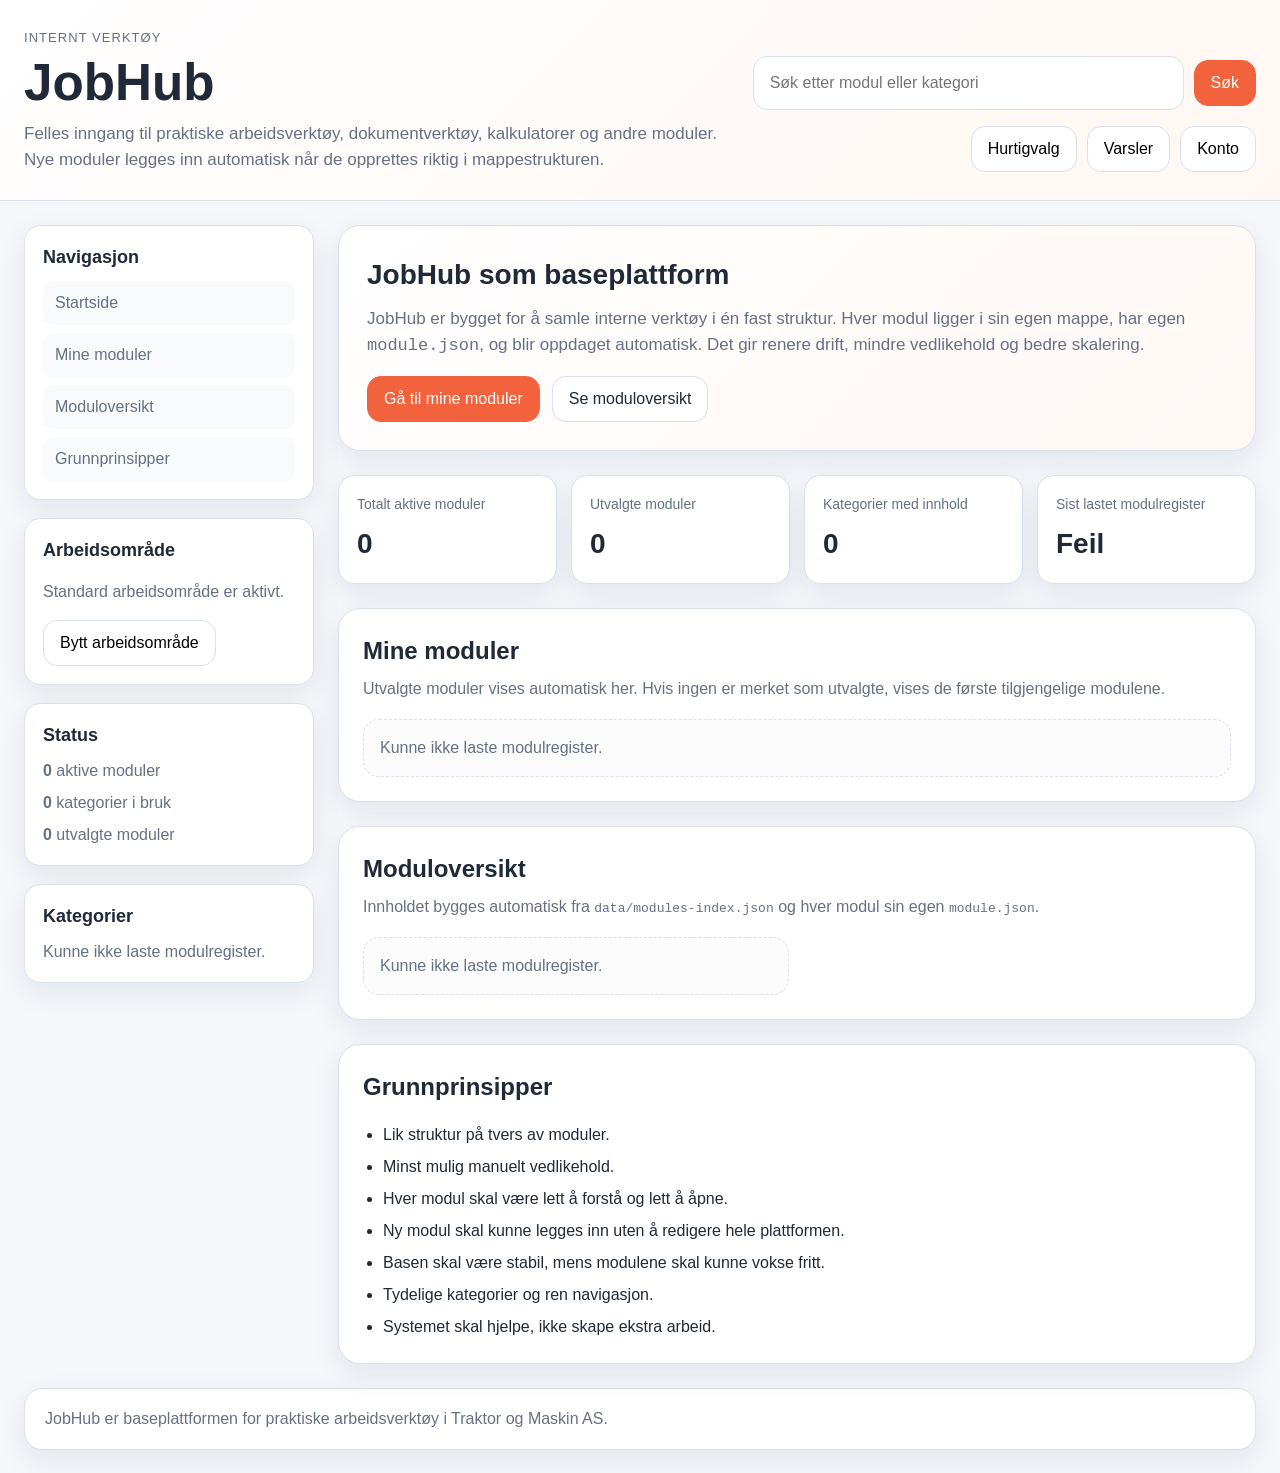
==== index.html @ b243c1af "Update index.html" ====
<!DOCTYPE html>
<html lang="no">
<head>
  <meta charset="UTF-8" />
  <meta name="viewport" content="width=device-width, initial-scale=1.0" />
  <title>JobHub</title>

  <meta
    name="description"
    content="JobHub samler praktiske arbeidsverktøy, dokumentverktøy, kalkulatorer og andre moduler på ett sted."
  />
  <meta name="application-name" content="JobHub" />
  <meta name="theme-color" content="#f2633d" />

  <meta property="og:title" content="JobHub" />
  <meta
    property="og:description"
    content="Intern plattform for praktiske arbeidsverktøy, dokumentverktøy, kalkulatorer og andre moduler."
  />
  <meta property="og:type" content="website" />

  <link rel="canonical" href="https://traktorogmaskin.github.io/JobHub/" />

  <style>
    :root {
      --bg: #f5f7fb;
      --surface: #ffffff;
      --surface-soft: #f9fafc;
      --border: #d9e0ea;
      --text: #1f2937;
      --muted: #667085;
      --primary: #f2633d;
      --primary-dark: #d94d28;
      --success: #137a4b;
      --shadow: 0 10px 30px rgba(15, 23, 42, 0.08);
      --radius: 16px;
      --radius-small: 12px;
      --max-width: 1440px;
    }

    * {
      box-sizing: border-box;
    }

    html {
      scroll-behavior: smooth;
    }

    body {
      margin: 0;
      font-family: Arial, Helvetica, sans-serif;
      background: var(--bg);
      color: var(--text);
      line-height: 1.5;
    }

    a {
      color: inherit;
      text-decoration: none;
    }

    button,
    input {
      font: inherit;
    }

    .skip-link {
      position: absolute;
      left: 12px;
      top: -100px;
      z-index: 1000;
      background: #111827;
      color: #fff;
      padding: 10px 14px;
      border-radius: 10px;
    }

    .skip-link:focus {
      top: 12px;
    }

    #app-shell {
      min-height: 100vh;
    }

    #global-header {
      background: linear-gradient(135deg, #ffffff 0%, #fff7f3 100%);
      border-bottom: 1px solid var(--border);
      padding: 28px 24px;
    }

    .header-inner {
      max-width: var(--max-width);
      margin: 0 auto;
      display: grid;
      grid-template-columns: 1.4fr 1fr;
      gap: 24px;
      align-items: end;
    }

    #brand-eyebrow {
      margin: 0 0 8px;
      font-size: 13px;
      color: var(--muted);
      text-transform: uppercase;
      letter-spacing: 0.08em;
    }

    #brand-title {
      margin: 0;
      font-size: clamp(32px, 4vw, 52px);
      line-height: 1.05;
    }

    #brand-description {
      margin: 12px 0 0;
      max-width: 720px;
      color: var(--muted);
      font-size: 17px;
    }

    #global-tools {
      display: grid;
      gap: 16px;
      justify-items: end;
    }

    #global-search-form {
      width: 100%;
      max-width: 520px;
      display: grid;
      grid-template-columns: 1fr auto;
      gap: 10px;
      align-items: center;
    }

    #global-search-form label {
      position: absolute;
      width: 1px;
      height: 1px;
      overflow: hidden;
      clip: rect(0 0 0 0);
      white-space: nowrap;
    }

    #global-search-input {
      width: 100%;
      padding: 14px 16px;
      border: 1px solid var(--border);
      border-radius: 14px;
      background: var(--surface);
      outline: none;
    }

    #global-search-input:focus {
      border-color: var(--primary);
      box-shadow: 0 0 0 4px rgba(242, 99, 61, 0.12);
    }

    .btn {
      display: inline-flex;
      align-items: center;
      justify-content: center;
      min-height: 46px;
      padding: 0 16px;
      border: 1px solid var(--border);
      border-radius: 14px;
      background: var(--surface);
      cursor: pointer;
      transition: 0.15s ease;
    }

    .btn:hover {
      border-color: var(--primary);
      transform: translateY(-1px);
    }

    .btn-primary {
      background: var(--primary);
      color: #fff;
      border-color: var(--primary);
    }

    .btn-primary:hover {
      background: var(--primary-dark);
      border-color: var(--primary-dark);
    }

    #user-area {
      display: flex;
      flex-wrap: wrap;
      gap: 10px;
      justify-content: end;
    }

    #platform-layout {
      max-width: var(--max-width);
      margin: 0 auto;
      padding: 24px;
      display: grid;
      grid-template-columns: 290px minmax(0, 1fr);
      gap: 24px;
    }

    #sidebar {
      display: grid;
      gap: 18px;
      align-content: start;
      position: sticky;
      top: 18px;
      height: fit-content;
    }

    .panel {
      background: var(--surface);
      border: 1px solid var(--border);
      border-radius: var(--radius);
      box-shadow: var(--shadow);
      padding: 18px;
    }

    .panel h2,
    .panel h3 {
      margin-top: 0;
      margin-bottom: 10px;
      font-size: 18px;
    }

    .panel p,
    .panel li {
      color: var(--muted);
    }

    #primary-navigation ul,
    #module-status-overview ul,
    #quick-links ul {
      list-style: none;
      padding: 0;
      margin: 0;
      display: grid;
      gap: 8px;
    }

    #primary-navigation a,
    #quick-links a {
      display: block;
      padding: 10px 12px;
      border-radius: 10px;
      background: var(--surface-soft);
    }

    #primary-navigation a:hover,
    #quick-links a:hover {
      background: #fff1ec;
      color: var(--primary-dark);
    }

    #main-content {
      display: grid;
      gap: 24px;
      min-width: 0;
    }

    .hero {
      background: linear-gradient(135deg, #ffffff 0%, #fff8f5 100%);
      border: 1px solid var(--border);
      border-radius: 22px;
      box-shadow: var(--shadow);
      padding: 28px;
    }

    .hero h2 {
      margin: 0 0 10px;
      font-size: 28px;
    }

    .hero p {
      margin: 0;
      max-width: 840px;
      color: var(--muted);
      font-size: 17px;
    }

    .hero-actions {
      margin-top: 18px;
      display: flex;
      flex-wrap: wrap;
      gap: 12px;
    }

    .stats-grid {
      display: grid;
      grid-template-columns: repeat(4, minmax(0, 1fr));
      gap: 14px;
    }

    .stat-card {
      background: var(--surface);
      border: 1px solid var(--border);
      border-radius: var(--radius);
      box-shadow: var(--shadow);
      padding: 18px;
    }

    .stat-label {
      margin: 0 0 8px;
      color: var(--muted);
      font-size: 14px;
    }

    .stat-value {
      margin: 0;
      font-size: 28px;
      font-weight: 700;
    }

    .content-section {
      background: var(--surface);
      border: 1px solid var(--border);
      border-radius: 22px;
      box-shadow: var(--shadow);
      padding: 24px;
    }

    .content-section header {
      margin-bottom: 18px;
    }

    .content-section h2 {
      margin: 0 0 8px;
      font-size: 24px;
    }

    .content-section p {
      margin: 0;
      color: var(--muted);
    }

    .module-grid,
    .category-grid {
      display: grid;
      gap: 16px;
    }

    .category-grid {
      grid-template-columns: repeat(2, minmax(0, 1fr));
    }

    .category-panel {
      background: var(--surface-soft);
      border: 1px solid var(--border);
      border-radius: 18px;
      padding: 16px;
      min-width: 0;
    }

    .category-panel h3 {
      margin: 0 0 10px;
      font-size: 20px;
    }

    .module-list {
      display: grid;
      gap: 12px;
    }

    .module-card {
      background: var(--surface);
      border: 1px solid var(--border);
      border-radius: 16px;
      padding: 16px;
      transition: 0.15s ease;
    }

    .module-card:hover {
      border-color: #f0b29f;
      transform: translateY(-1px);
    }

    .module-card-header {
      display: flex;
      justify-content: space-between;
      align-items: start;
      gap: 12px;
      margin-bottom: 10px;
    }

    .module-status {
      display: inline-flex;
      align-items: center;
      gap: 6px;
      font-size: 12px;
      color: var(--success);
      background: #edf8f2;
      border: 1px solid #ccebd8;
      border-radius: 999px;
      padding: 6px 10px;
      white-space: nowrap;
    }

    .module-card h4 {
      margin: 0;
      font-size: 18px;
    }

    .module-card p {
      margin: 0;
      color: var(--muted);
    }

    .module-card-actions {
      margin-top: 14px;
      display: flex;
      gap: 10px;
      flex-wrap: wrap;
    }

    .module-link {
      display: inline-flex;
      align-items: center;
      justify-content: center;
      min-height: 40px;
      padding: 0 14px;
      border-radius: 10px;
      background: var(--primary);
      color: #fff;
    }

    .module-link:hover {
      background: var(--primary-dark);
    }

    .module-meta {
      font-size: 13px;
      color: var(--muted);
    }

    .empty-card {
      border: 1px dashed var(--border);
      border-radius: 16px;
      padding: 16px;
      background: #fcfcfd;
      color: var(--muted);
    }

    .principles-list {
      margin: 0;
      padding-left: 20px;
      display: grid;
      gap: 8px;
    }

    #global-footer {
      max-width: var(--max-width);
      margin: 0 auto;
      padding: 0 24px 24px;
    }

    #global-footer-inner {
      border: 1px solid var(--border);
      border-radius: 18px;
      background: var(--surface);
      box-shadow: var(--shadow);
      padding: 18px 20px;
      color: var(--muted);
    }

    .hidden {
      display: none !important;
    }

    @media (max-width: 1100px) {
      .header-inner,
      #platform-layout,
      .stats-grid,
      .category-grid {
        grid-template-columns: 1fr;
      }

      #sidebar {
        position: static;
      }

      #global-tools {
        justify-items: stretch;
      }

      #user-area {
        justify-content: start;
      }
    }

    @media (max-width: 640px) {
      #global-header,
      #platform-layout,
      #global-footer {
        padding-left: 16px;
        padding-right: 16px;
      }

      .hero,
      .content-section,
      .panel {
        padding: 18px;
      }

      .hero h2 {
        font-size: 24px;
      }
    }
  </style>
</head>
<body data-app="jobhub" data-layout="platform" data-user-state="guest">
  <a href="#main-content" class="skip-link">Hopp til innhold</a>

  <div id="app-shell">
    <header id="global-header" aria-label="Global toppbar">
      <div class="header-inner">
        <div id="brand-area">
          <p id="brand-eyebrow">Internt verktøy</p>
          <h1 id="brand-title">JobHub</h1>
          <p id="brand-description">
            Felles inngang til praktiske arbeidsverktøy, dokumentverktøy, kalkulatorer og andre moduler.
            Nye moduler legges inn automatisk når de opprettes riktig i mappestrukturen.
          </p>
        </div>

        <div id="global-tools" aria-label="Globale verktøy">
          <form id="global-search-form" role="search" aria-label="Globalt søk">
            <label for="global-search-input">Søk</label>
            <input
              type="search"
              id="global-search-input"
              name="q"
              placeholder="Søk etter modul eller kategori"
              autocomplete="off"
            />
            <button type="submit" class="btn btn-primary">Søk</button>
          </form>

          <div id="user-area" aria-label="Brukerområde">
            <button type="button" class="btn">Hurtigvalg</button>
            <button type="button" class="btn">Varsler</button>
            <button type="button" class="btn">Konto</button>
          </div>
        </div>
      </div>
    </header>

    <div id="platform-layout">
      <aside id="sidebar" aria-label="JobHub navigasjon">
        <nav id="primary-navigation" class="panel" aria-label="Primærnavigasjon">
          <h2>Navigasjon</h2>
          <ul>
            <li><a href="#platform-intro">Startside</a></li>
            <li><a href="#mine-moduler">Mine moduler</a></li>
            <li><a href="#moduloversikt">Moduloversikt</a></li>
            <li><a href="#grunnprinsipper">Grunnprinsipper</a></li>
          </ul>
        </nav>

        <section id="workspace-switcher" class="panel" aria-labelledby="workspace-switcher-title">
          <h2 id="workspace-switcher-title">Arbeidsområde</h2>
          <p>Standard arbeidsområde er aktivt.</p>
          <button type="button" class="btn">Bytt arbeidsområde</button>
        </section>

        <section id="module-status-overview" class="panel" aria-labelledby="module-status-title">
          <h2 id="module-status-title">Status</h2>
          <ul>
            <li><strong id="stable-modules-count">0</strong> aktive moduler</li>
            <li><strong id="visible-categories-count">0</strong> kategorier i bruk</li>
            <li><strong id="featured-modules-count">0</strong> utvalgte moduler</li>
          </ul>
        </section>

        <section id="quick-links" class="panel" aria-labelledby="quick-links-title">
          <h2 id="quick-links-title">Kategorier</h2>
          <ul id="quick-links-list">
            <li>Ingen kategorier lastet ennå.</li>
          </ul>
        </section>
      </aside>

      <main id="main-content">
        <section id="platform-intro" class="hero" aria-labelledby="platform-intro-title">
          <h2 id="platform-intro-title">JobHub som baseplattform</h2>
          <p>
            JobHub er bygget for å samle interne verktøy i én fast struktur. Hver modul ligger i sin egen mappe,
            har egen <code>module.json</code>, og blir oppdaget automatisk. Det gir renere drift, mindre vedlikehold og bedre skalering.
          </p>

          <div class="hero-actions" aria-label="Hurtighandlinger">
            <a href="#mine-moduler" class="btn btn-primary">Gå til mine moduler</a>
            <a href="#moduloversikt" class="btn">Se moduloversikt</a>
          </div>
        </section>

        <section class="stats-grid" aria-label="Nøkkeltall">
          <article class="stat-card">
            <p class="stat-label">Totalt aktive moduler</p>
            <p class="stat-value" id="total-modules-count">0</p>
          </article>

          <article class="stat-card">
            <p class="stat-label">Utvalgte moduler</p>
            <p class="stat-value" id="featured-count">0</p>
          </article>

          <article class="stat-card">
            <p class="stat-label">Kategorier med innhold</p>
            <p class="stat-value" id="category-count">0</p>
          </article>

          <article class="stat-card">
            <p class="stat-label">Sist lastet modulregister</p>
            <p class="stat-value" id="registry-status">OK</p>
          </article>
        </section>

        <section id="mine-moduler" class="content-section" aria-labelledby="mine-moduler-title">
          <header>
            <h2 id="mine-moduler-title">Mine moduler</h2>
            <p>Utvalgte moduler vises automatisk her. Hvis ingen er merket som utvalgte, vises de første tilgjengelige modulene.</p>
          </header>

          <div id="mine-moduler-grid" class="module-grid" data-collection="featured-modules">
            <article class="empty-card">
              Laster moduler...
            </article>
          </div>
        </section>

        <section id="moduloversikt" class="content-section" aria-labelledby="moduloversikt-title">
          <header>
            <h2 id="moduloversikt-title">Moduloversikt</h2>
            <p>Innholdet bygges automatisk fra <code>data/modules-index.json</code> og hver modul sin egen <code>module.json</code>.</p>
          </header>

          <div id="module-category-grid" class="category-grid">
            <article class="empty-card">
              Laster kategorier...
            </article>
          </div>
        </section>

        <section id="grunnprinsipper" class="content-section" aria-labelledby="grunnprinsipper-title">
          <header>
            <h2 id="grunnprinsipper-title">Grunnprinsipper</h2>
          </header>

          <ul class="principles-list">
            <li>Lik struktur på tvers av moduler.</li>
            <li>Minst mulig manuelt vedlikehold.</li>
            <li>Hver modul skal være lett å forstå og lett å åpne.</li>
            <li>Ny modul skal kunne legges inn uten å redigere hele plattformen.</li>
            <li>Basen skal være stabil, mens modulene skal kunne vokse fritt.</li>
            <li>Tydelige kategorier og ren navigasjon.</li>
            <li>Systemet skal hjelpe, ikke skape ekstra arbeid.</li>
          </ul>
        </section>
      </main>
    </div>

    <footer id="global-footer">
      <div id="global-footer-inner">
        JobHub er baseplattformen for praktiske arbeidsverktøy i Traktor og Maskin AS.
      </div>
    </footer>
  </div>

  <script>
    const featuredContainer = document.querySelector('[data-collection="featured-modules"]');
    const categoryGrid = document.getElementById('module-category-grid');
    const quickLinksList = document.getElementById('quick-links-list');
    const searchForm = document.getElementById('global-search-form');
    const searchInput = document.getElementById('global-search-input');

    let loadedModules = [];

    async function loadModules() {
      try {
        const indexResponse = await fetch('data/modules-index.json?' + Date.now(), { cache: 'no-store' });
        if (!indexResponse.ok) {
          throw new Error('Kunne ikke lese modules-index.json');
        }

        const modulePaths = await indexResponse.json();

        if (!Array.isArray(modulePaths)) {
          throw new Error('Modulregisteret har ugyldig format.');
        }

        const moduleResults = await Promise.all(
          modulePaths.map(async (modulePath) => {
            const response = await fetch(`modules/${modulePath}/module.json`, { cache: 'no-store' });
            if (!response.ok) {
              throw new Error(`Kunne ikke lese module.json for ${modulePath}`);
            }

            const moduleData = await response.json();
            return normalizeModule(moduleData, modulePath);
          })
        );

        loadedModules = moduleResults.filter(Boolean);

        renderAllModules(loadedModules);
        updateStats(loadedModules);
      } catch (error) {
        console.error(error);
        renderLoadError('Kunne ikke laste modulregister.');
      }
    }

    function normalizeModule(moduleData, modulePath) {
      const parts = String(modulePath).split('/');
      const fallbackCategory = parts[0] || 'ukjent';
      const fallbackSlug = parts[1] || parts[0] || 'modul';

      return {
        id: safeText(moduleData.id || moduleData.slug || fallbackSlug),
        title: safeText(moduleData.title || moduleData.name || fallbackSlug),
        description: safeText(moduleData.description || 'Ingen beskrivelse registrert.'),
        entry: safeText(moduleData.entry || 'index.html'),
        category: safeText(moduleData.category || fallbackCategory),
        status: safeText(moduleData.status || 'Aktiv'),
        featured: Boolean(moduleData.featured),
        visible: moduleData.enabled !== false && moduleData.visible !== false,
        modulePath
      };
    }

    function renderAllModules(modules) {
      const visibleModules = modules.filter((module) => module.visible);
      const grouped = groupModulesByCategory(visibleModules);
      const categoryNames = Object.keys(grouped).sort(sortText);

      renderFeaturedModules(visibleModules);
      renderCategoryPanels(grouped, categoryNames);
      renderQuickLinks(categoryNames);
    }

    function renderFeaturedModules(visibleModules) {
      const featuredModules = visibleModules.filter((module) => module.featured);
      const fallbackFeatured = visibleModules.slice(0, 4);
      const modulesForFeatured = featuredModules.length ? featuredModules : fallbackFeatured;

      featuredContainer.innerHTML = modulesForFeatured.length
        ? modulesForFeatured.map(renderModuleCard).join('')
        : renderEmptyCard('Ingen moduler tilgjengelig.');
    }

    function renderCategoryPanels(grouped, categoryNames) {
      if (!categoryNames.length) {
        categoryGrid.innerHTML = renderEmptyCard('Ingen kategorier registrert.');
        return;
      }

      categoryGrid.innerHTML = categoryNames.map((categoryName) => {
        const modules = grouped[categoryName] || [];
        const categoryId = createCategoryId(categoryName);

        return `
          <section id="${escapeAttribute(categoryId)}" class="category-panel" aria-labelledby="${escapeAttribute(categoryId)}-title">
            <h3 id="${escapeAttribute(categoryId)}-title">${escapeHtml(formatCategoryLabel(categoryName))}</h3>
            <div class="module-list" data-category="${escapeAttribute(categoryName.toLowerCase())}">
              ${modules.length ? modules.map(renderModuleCard).join('') : renderEmptyCard('Ingen moduler registrert i denne kategorien.')}
            </div>
          </section>
        `;
      }).join('');
    }

    function renderQuickLinks(categoryNames) {
      if (!categoryNames.length) {
        quickLinksList.innerHTML = '<li>Ingen kategorier registrert.</li>';
        return;
      }

      quickLinksList.innerHTML = categoryNames.map((categoryName) => {
        const categoryId = createCategoryId(categoryName);
        return `<li><a href="#${escapeAttribute(categoryId)}">${escapeHtml(formatCategoryLabel(categoryName))}</a></li>`;
      }).join('');
    }

    function groupModulesByCategory(modules) {
      return modules.reduce((acc, module) => {
        const key = module.category || 'ukjent';
        if (!acc[key]) {
          acc[key] = [];
        }
        acc[key].push(module);
        return acc;
      }, {});
    }

    function renderModuleCard(module) {
      const moduleHref = `modules/${module.modulePath}/${module.entry}`;

      return `
        <article class="module-card" data-module-id="${escapeHtml(module.id)}" data-module-title="${escapeHtml(module.title.toLowerCase())}" data-module-category="${escapeHtml(module.category.toLowerCase())}">
          <div class="module-card-header">
            <div>
              <h4>${escapeHtml(module.title)}</h4>
              <p class="module-meta">${escapeHtml(formatCategoryLabel(module.category))}</p>
            </div>
            <span class="module-status">${escapeHtml(module.status)}</span>
          </div>
          <p>${escapeHtml(module.description)}</p>
          <div class="module-card-actions">
            <a class="module-link" href="${escapeAttribute(moduleHref)}">Åpne modul</a>
          </div>
        </article>
      `;
    }

    function renderEmptyCard(message) {
      return `
        <article class="empty-card">
          ${escapeHtml(message)}
        </article>
      `;
    }

    function renderLoadError(message) {
      featuredContainer.innerHTML = renderEmptyCard(message);
      categoryGrid.innerHTML = renderEmptyCard(message);
      quickLinksList.innerHTML = `<li>${escapeHtml(message)}</li>`;

      document.getElementById('registry-status').textContent = 'Feil';
      document.getElementById('total-modules-count').textContent = '0';
      document.getElementById('featured-count').textContent = '0';
      document.getElementById('category-count').textContent = '0';
      document.getElementById('stable-modules-count').textContent = '0';
      document.getElementById('visible-categories-count').textContent = '0';
      document.getElementById('featured-modules-count').textContent = '0';
    }

    function updateStats(modules) {
      const visibleModules = modules.filter((module) => module.visible);
      const featuredModules = visibleModules.filter((module) => module.featured);
      const activeCategories = new Set(visibleModules.map((module) => module.category));

      document.getElementById('registry-status').textContent = 'OK';
      document.getElementById('total-modules-count').textContent = String(visibleModules.length);
      document.getElementById('featured-count').textContent = String(featuredModules.length || Math.min(visibleModules.length, 4));
      document.getElementById('category-count').textContent = String(activeCategories.size);
      document.getElementById('stable-modules-count').textContent = String(visibleModules.length);
      document.getElementById('visible-categories-count').textContent = String(activeCategories.size);
      document.getElementById('featured-modules-count').textContent = String(featuredModules.length || Math.min(visibleModules.length, 4));
    }

    function filterModules(term) {
      const normalizedTerm = term.trim().toLowerCase();
      const cards = Array.from(document.querySelectorAll('.module-card'));

      if (!normalizedTerm) {
        cards.forEach((card) => card.classList.remove('hidden'));
        return;
      }

      cards.forEach((card) => {
        const title = card.dataset.moduleTitle || '';
        const category = card.dataset.moduleCategory || '';
        const match = title.includes(normalizedTerm) || category.includes(normalizedTerm);

        card.classList.toggle('hidden', !match);
      });
    }

    function createCategoryId(value) {
      return String(value || 'ukjent')
        .trim()
        .toLowerCase()
        .replaceAll('æ', 'ae')
        .replaceAll('ø', 'o')
        .replaceAll('å', 'a')
        .replace(/[^a-z0-9]+/g, '-')
        .replace(/^-+|-+$/g, '');
    }

    function formatCategoryLabel(value) {
      const text = String(value || '').trim();
      if (!text) return 'Ukjent';

      return text
        .replaceAll('-', ' ')
        .replace(/\b\w/g, (char) => char.toUpperCase());
    }

    function sortText(a, b) {
      return String(a).localeCompare(String(b), 'no');
    }

    function safeText(value) {
      return String(value || '').trim();
    }

    function escapeHtml(value) {
      return String(value)
        .replaceAll('&', '&amp;')
        .replaceAll('<', '&lt;')
        .replaceAll('>', '&gt;')
        .replaceAll('"', '&quot;')
        .replaceAll("'", '&#39;');
    }

    function escapeAttribute(value) {
      return escapeHtml(value);
    }

    searchForm.addEventListener('submit', (event) => {
      event.preventDefault();
      filterModules(searchInput.value);
    });

    searchInput.addEventListener('input', () => {
      filterModules(searchInput.value);
    });

    loadModules();
  </script>
</body>
</html>
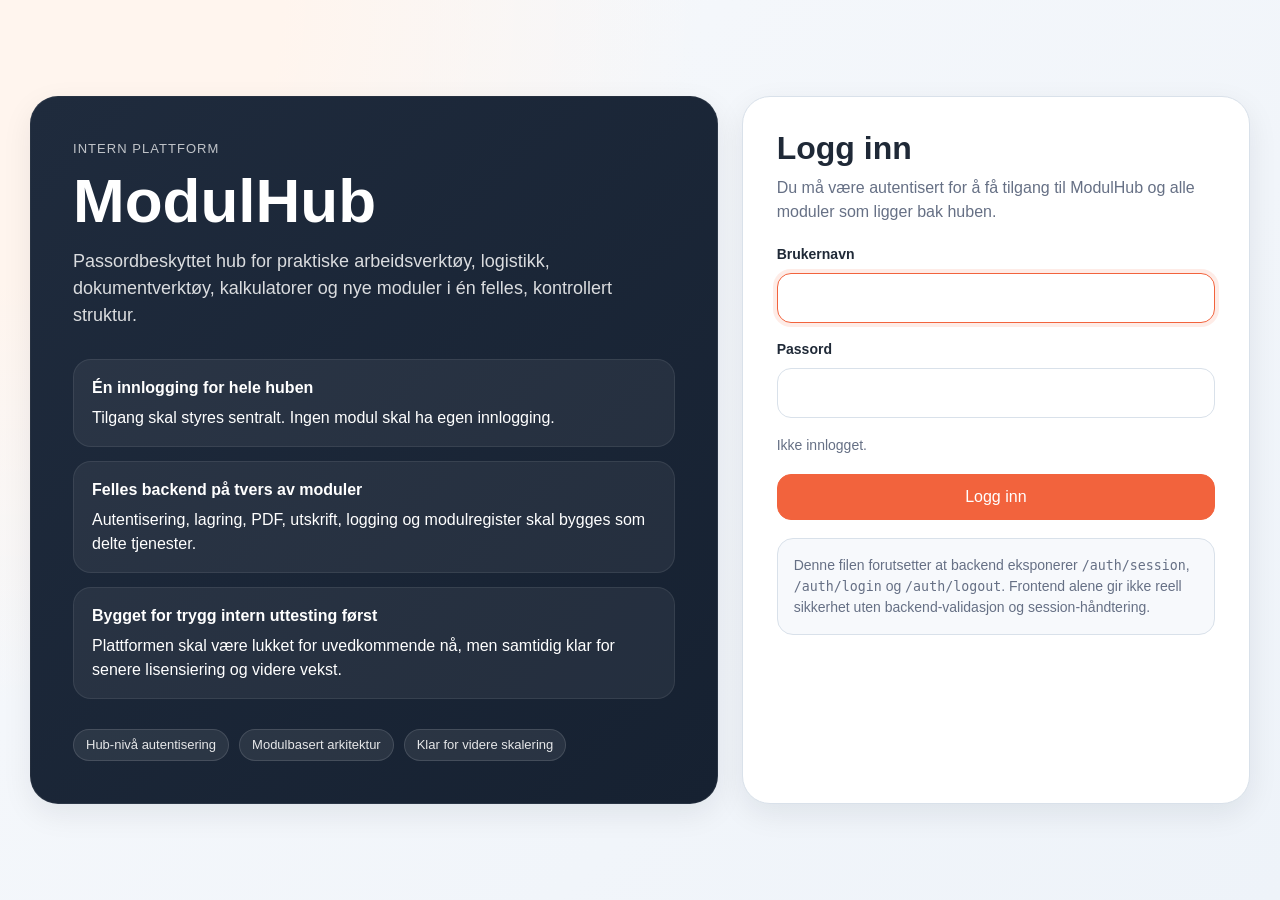
==== commit 31d7d8f0: "Update index.html" ====
--- a/index.html
+++ b/index.html
@@ -3,48 +3,53 @@
 <head>
   <meta charset="UTF-8" />
   <meta name="viewport" content="width=device-width, initial-scale=1.0" />
-  <title>JobHub</title>
+  <title>ModulHub</title>
 
   <meta
     name="description"
-    content="JobHub samler praktiske arbeidsverktøy, dokumentverktøy, kalkulatorer og andre moduler på ett sted."
+    content="ModulHub er en intern, passordbeskyttet hub for praktiske arbeidsverktøy, logistikk, dokumentverktøy, kalkulatorer og fremtidige moduler."
   />
-  <meta name="application-name" content="JobHub" />
+  <meta name="application-name" content="ModulHub" />
   <meta name="theme-color" content="#f2633d" />
 
-  <meta property="og:title" content="JobHub" />
+  <meta property="og:title" content="ModulHub" />
   <meta
     property="og:description"
-    content="Intern plattform for praktiske arbeidsverktøy, dokumentverktøy, kalkulatorer og andre moduler."
+    content="Intern, passordbeskyttet plattform med felles backend, modulstruktur og sikker innlogging."
   />
   <meta property="og:type" content="website" />
 
-  <link rel="canonical" href="https://traktorogmaskin.github.io/JobHub/" />
+  <link rel="canonical" href="https://modulhub.no/" />
 
   <style>
     :root {
-      --bg: #f5f7fb;
+      --bg: #f4f7fb;
+      --bg-soft: #f9fbfd;
       --surface: #ffffff;
-      --surface-soft: #f9fafc;
-      --border: #d9e0ea;
+      --surface-alt: #f7f9fc;
+      --border: #d9e1ea;
       --text: #1f2937;
       --muted: #667085;
       --primary: #f2633d;
       --primary-dark: #d94d28;
+      --primary-soft: #fff3ee;
+      --navy: #1f2b3d;
+      --navy-2: #162131;
       --success: #137a4b;
+      --danger: #b42318;
+      --warning: #b54708;
       --shadow: 0 10px 30px rgba(15, 23, 42, 0.08);
-      --radius: 16px;
-      --radius-small: 12px;
-      --max-width: 1440px;
-    }
-
-    * {
-      box-sizing: border-box;
-    }
-
-    html {
-      scroll-behavior: smooth;
-    }
+      --shadow-soft: 0 4px 12px rgba(15, 23, 42, 0.05);
+      --radius-xl: 24px;
+      --radius-lg: 18px;
+      --radius-md: 14px;
+      --radius-sm: 10px;
+      --max-width: 1480px;
+    }
+
+    * { box-sizing: border-box; }
+
+    html { scroll-behavior: smooth; }
 
     body {
       margin: 0;
@@ -60,8 +65,28 @@
     }
 
     button,
-    input {
+    input,
+    select {
       font: inherit;
+    }
+
+    code {
+      font-family: Consolas, Monaco, monospace;
+      font-size: 0.95em;
+    }
+
+    .hidden { display: none !important; }
+
+    .sr-only {
+      position: absolute;
+      width: 1px;
+      height: 1px;
+      padding: 0;
+      margin: -1px;
+      overflow: hidden;
+      clip: rect(0, 0, 0, 0);
+      border: 0;
+      white-space: nowrap;
     }
 
     .skip-link {
@@ -75,208 +100,441 @@
       border-radius: 10px;
     }
 
-    .skip-link:focus {
-      top: 12px;
-    }
-
-    #app-shell {
+    .skip-link:focus { top: 12px; }
+
+    .btn {
+      display: inline-flex;
+      align-items: center;
+      justify-content: center;
+      gap: 8px;
+      min-height: 46px;
+      padding: 0 16px;
+      border-radius: 14px;
+      border: 1px solid var(--border);
+      background: var(--surface);
+      color: var(--text);
+      cursor: pointer;
+      transition: 0.15s ease;
+      box-shadow: none;
+    }
+
+    .btn:hover {
+      border-color: var(--primary);
+      transform: translateY(-1px);
+    }
+
+    .btn-primary {
+      background: var(--primary);
+      border-color: var(--primary);
+      color: #fff;
+    }
+
+    .btn-primary:hover {
+      background: var(--primary-dark);
+      border-color: var(--primary-dark);
+    }
+
+    .btn-soft {
+      background: var(--primary-soft);
+      border-color: #f5c6b8;
+      color: var(--primary-dark);
+    }
+
+    .btn-ghost-dark {
+      background: transparent;
+      border-color: rgba(255,255,255,0.16);
+      color: #fff;
+    }
+
+    .btn-ghost-dark:hover {
+      background: rgba(255,255,255,0.06);
+      border-color: rgba(255,255,255,0.28);
+    }
+
+    .pill {
+      display: inline-flex;
+      align-items: center;
+      gap: 8px;
+      min-height: 32px;
+      padding: 0 12px;
+      border-radius: 999px;
+      border: 1px solid var(--border);
+      background: var(--surface-alt);
+      color: var(--muted);
+      font-size: 13px;
+      white-space: nowrap;
+    }
+
+    .pill-ok {
+      background: #edf8f2;
+      border-color: #ccebd8;
+      color: var(--success);
+    }
+
+    .pill-warn {
+      background: #fff7ed;
+      border-color: #fed7aa;
+      color: var(--warning);
+    }
+
+    .pill-error {
+      background: #fff5f5;
+      border-color: #fecaca;
+      color: var(--danger);
+    }
+
+    .card,
+    .panel,
+    .hero,
+    .section-box,
+    .login-card,
+    .auth-panel {
+      background: var(--surface);
+      border: 1px solid var(--border);
+      box-shadow: var(--shadow);
+    }
+
+    #auth-shell {
       min-height: 100vh;
-    }
-
-    #global-header {
-      background: linear-gradient(135deg, #ffffff 0%, #fff7f3 100%);
-      border-bottom: 1px solid var(--border);
-      padding: 28px 24px;
-    }
-
-    .header-inner {
-      max-width: var(--max-width);
-      margin: 0 auto;
-      display: grid;
-      grid-template-columns: 1.4fr 1fr;
+      padding: 24px;
+      display: grid;
+      place-items: center;
+      background:
+        radial-gradient(circle at top left, #fff5ee 0%, #fff5ee 18%, transparent 45%),
+        linear-gradient(135deg, #f7f9fc 0%, #eef3f9 100%);
+    }
+
+    .auth-layout {
+      width: min(1220px, 100%);
+      display: grid;
+      grid-template-columns: minmax(0, 1.15fr) minmax(360px, 0.85fr);
       gap: 24px;
-      align-items: end;
-    }
-
-    #brand-eyebrow {
-      margin: 0 0 8px;
-      font-size: 13px;
-      color: var(--muted);
+      align-items: stretch;
+    }
+
+    .auth-panel {
+      border-radius: 28px;
+      overflow: hidden;
+      background: linear-gradient(135deg, var(--navy) 0%, var(--navy-2) 100%);
+      color: #fff;
+      border-color: rgba(255,255,255,0.06);
+    }
+
+    .auth-panel-inner {
+      padding: 42px;
+      min-height: 700px;
+      display: grid;
+      align-content: space-between;
+      gap: 30px;
+    }
+
+    .eyebrow {
+      margin: 0 0 10px;
+      color: rgba(255,255,255,0.72);
       text-transform: uppercase;
       letter-spacing: 0.08em;
-    }
-
-    #brand-title {
+      font-size: 13px;
+    }
+
+    .auth-title {
       margin: 0;
-      font-size: clamp(32px, 4vw, 52px);
-      line-height: 1.05;
-    }
-
-    #brand-description {
-      margin: 12px 0 0;
-      max-width: 720px;
-      color: var(--muted);
-      font-size: 17px;
-    }
-
-    #global-tools {
+      font-size: clamp(38px, 5vw, 62px);
+      line-height: 1.02;
+    }
+
+    .auth-lead {
+      margin: 16px 0 0;
+      max-width: 680px;
+      color: rgba(255,255,255,0.84);
+      font-size: 18px;
+    }
+
+    .auth-grid {
+      display: grid;
+      gap: 14px;
+    }
+
+    .auth-item {
+      padding: 16px 18px;
+      border-radius: 18px;
+      background: rgba(255,255,255,0.06);
+      border: 1px solid rgba(255,255,255,0.08);
+    }
+
+    .auth-item strong {
+      display: block;
+      margin-bottom: 6px;
+      font-size: 16px;
+      color: #fff;
+    }
+
+    .auth-foot {
+      display: flex;
+      flex-wrap: wrap;
+      gap: 10px;
+    }
+
+    .auth-foot .pill {
+      background: rgba(255,255,255,0.08);
+      color: rgba(255,255,255,0.88);
+      border-color: rgba(255,255,255,0.12);
+    }
+
+    .login-card {
+      border-radius: 28px;
+      overflow: hidden;
+    }
+
+    .login-card-inner {
+      padding: 34px;
+    }
+
+    .login-card h2 {
+      margin: 0 0 10px;
+      font-size: 32px;
+      line-height: 1.08;
+    }
+
+    .login-card p {
+      margin: 0 0 20px;
+      color: var(--muted);
+    }
+
+    .auth-form {
       display: grid;
       gap: 16px;
-      justify-items: end;
-    }
-
-    #global-search-form {
+    }
+
+    .field {
+      display: grid;
+      gap: 8px;
+    }
+
+    .field label {
+      font-size: 14px;
+      font-weight: 700;
+    }
+
+    .field input {
+      min-height: 50px;
       width: 100%;
-      max-width: 520px;
-      display: grid;
-      grid-template-columns: 1fr auto;
-      gap: 10px;
-      align-items: center;
-    }
-
-    #global-search-form label {
-      position: absolute;
-      width: 1px;
-      height: 1px;
-      overflow: hidden;
-      clip: rect(0 0 0 0);
-      white-space: nowrap;
-    }
-
-    #global-search-input {
-      width: 100%;
-      padding: 14px 16px;
+      padding: 0 14px;
       border: 1px solid var(--border);
       border-radius: 14px;
       background: var(--surface);
       outline: none;
-    }
-
-    #global-search-input:focus {
+      transition: 0.15s ease;
+    }
+
+    .field input:focus {
       border-color: var(--primary);
       box-shadow: 0 0 0 4px rgba(242, 99, 61, 0.12);
     }
 
-    .btn {
-      display: inline-flex;
+    .auth-row {
+      display: flex;
+      flex-wrap: wrap;
+      justify-content: space-between;
       align-items: center;
-      justify-content: center;
-      min-height: 46px;
-      padding: 0 16px;
+      gap: 10px;
+      min-height: 24px;
+    }
+
+    .auth-status {
+      font-size: 14px;
+      color: var(--muted);
+    }
+
+    .auth-error {
+      min-height: 20px;
+      font-size: 14px;
+      color: var(--danger);
+    }
+
+    .auth-note {
+      margin-top: 18px;
+      padding: 16px;
+      border-radius: 16px;
+      background: var(--surface-alt);
+      border: 1px solid var(--border);
+      color: var(--muted);
+      font-size: 14px;
+    }
+
+    #app-shell {
+      min-height: 100vh;
+    }
+
+    #topbar {
+      position: sticky;
+      top: 0;
+      z-index: 40;
+      background: linear-gradient(135deg, #ffffff 0%, #fff7f3 100%);
+      border-bottom: 1px solid var(--border);
+      backdrop-filter: blur(12px);
+    }
+
+    .topbar-inner {
+      max-width: var(--max-width);
+      margin: 0 auto;
+      padding: 18px 24px;
+      display: grid;
+      grid-template-columns: minmax(0, 1.2fr) minmax(320px, 0.8fr);
+      gap: 18px;
+      align-items: center;
+    }
+
+    .brand-wrap {
+      min-width: 0;
+    }
+
+    .brand-eyebrow {
+      margin: 0 0 6px;
+      font-size: 13px;
+      color: var(--muted);
+      text-transform: uppercase;
+      letter-spacing: 0.08em;
+    }
+
+    .brand-title {
+      margin: 0;
+      font-size: clamp(30px, 4vw, 48px);
+      line-height: 1.06;
+    }
+
+    .brand-description {
+      margin: 10px 0 0;
+      max-width: 760px;
+      color: var(--muted);
+      font-size: 16px;
+    }
+
+    .topbar-tools {
+      display: grid;
+      gap: 14px;
+      justify-items: end;
+    }
+
+    .search-form {
+      width: 100%;
+      max-width: 520px;
+      display: grid;
+      grid-template-columns: 1fr auto;
+      gap: 10px;
+      align-items: center;
+    }
+
+    .search-form input {
+      min-height: 48px;
+      width: 100%;
+      padding: 0 15px;
       border: 1px solid var(--border);
       border-radius: 14px;
+      outline: none;
       background: var(--surface);
-      cursor: pointer;
-      transition: 0.15s ease;
-    }
-
-    .btn:hover {
+    }
+
+    .search-form input:focus {
       border-color: var(--primary);
-      transform: translateY(-1px);
-    }
-
-    .btn-primary {
-      background: var(--primary);
-      color: #fff;
-      border-color: var(--primary);
-    }
-
-    .btn-primary:hover {
-      background: var(--primary-dark);
-      border-color: var(--primary-dark);
-    }
-
-    #user-area {
+      box-shadow: 0 0 0 4px rgba(242, 99, 61, 0.12);
+    }
+
+    .user-tools {
       display: flex;
       flex-wrap: wrap;
+      justify-content: end;
       gap: 10px;
-      justify-content: end;
-    }
-
-    #platform-layout {
+      align-items: center;
+    }
+
+    .current-user {
+      color: var(--muted);
+      font-size: 14px;
+    }
+
+    .layout {
       max-width: var(--max-width);
       margin: 0 auto;
       padding: 24px;
       display: grid;
-      grid-template-columns: 290px minmax(0, 1fr);
+      grid-template-columns: 300px minmax(0, 1fr);
       gap: 24px;
-    }
-
-    #sidebar {
+      align-items: start;
+    }
+
+    .sidebar {
+      position: sticky;
+      top: 106px;
       display: grid;
       gap: 18px;
       align-content: start;
-      position: sticky;
-      top: 18px;
-      height: fit-content;
     }
 
     .panel {
-      background: var(--surface);
-      border: 1px solid var(--border);
-      border-radius: var(--radius);
-      box-shadow: var(--shadow);
+      border-radius: 18px;
       padding: 18px;
+      min-width: 0;
     }
 
     .panel h2,
     .panel h3 {
-      margin-top: 0;
-      margin-bottom: 10px;
+      margin: 0 0 10px;
       font-size: 18px;
     }
 
     .panel p,
     .panel li {
-      color: var(--muted);
-    }
-
-    #primary-navigation ul,
-    #module-status-overview ul,
-    #quick-links ul {
+      margin: 0;
+      color: var(--muted);
+    }
+
+    .nav-list,
+    .simple-list {
+      display: grid;
+      gap: 8px;
       list-style: none;
+      margin: 0;
       padding: 0;
-      margin: 0;
-      display: grid;
-      gap: 8px;
-    }
-
-    #primary-navigation a,
-    #quick-links a {
+    }
+
+    .nav-list a,
+    .simple-link {
       display: block;
       padding: 10px 12px;
-      border-radius: 10px;
-      background: var(--surface-soft);
-    }
-
-    #primary-navigation a:hover,
-    #quick-links a:hover {
-      background: #fff1ec;
+      border-radius: 12px;
+      background: var(--surface-alt);
+      border: 1px solid transparent;
+      transition: 0.15s ease;
+    }
+
+    .nav-list a:hover,
+    .simple-link:hover {
+      background: var(--primary-soft);
+      border-color: #f5c6b8;
       color: var(--primary-dark);
     }
 
-    #main-content {
+    .main {
       display: grid;
       gap: 24px;
       min-width: 0;
     }
 
     .hero {
-      background: linear-gradient(135deg, #ffffff 0%, #fff8f5 100%);
-      border: 1px solid var(--border);
-      border-radius: 22px;
-      box-shadow: var(--shadow);
+      border-radius: 24px;
       padding: 28px;
+      background: linear-gradient(135deg, #ffffff 0%, #fff8f4 100%);
     }
 
     .hero h2 {
       margin: 0 0 10px;
-      font-size: 28px;
+      font-size: 30px;
+      line-height: 1.08;
     }
 
     .hero p {
       margin: 0;
-      max-width: 840px;
+      max-width: 880px;
       color: var(--muted);
       font-size: 17px;
     }
@@ -288,6 +546,35 @@
       gap: 12px;
     }
 
+    .banner {
+      border-radius: 16px;
+      padding: 16px 18px;
+      display: flex;
+      justify-content: space-between;
+      gap: 16px;
+      align-items: start;
+    }
+
+    .section-box {
+      border-radius: 24px;
+      padding: 24px;
+    }
+
+    .section-box header {
+      margin-bottom: 18px;
+    }
+
+    .section-box h2 {
+      margin: 0 0 8px;
+      font-size: 24px;
+      line-height: 1.1;
+    }
+
+    .section-box p {
+      margin: 0;
+      color: var(--muted);
+    }
+
     .stats-grid {
       display: grid;
       grid-template-columns: repeat(4, minmax(0, 1fr));
@@ -297,45 +584,25 @@
     .stat-card {
       background: var(--surface);
       border: 1px solid var(--border);
-      border-radius: var(--radius);
-      box-shadow: var(--shadow);
+      border-radius: 18px;
+      box-shadow: var(--shadow-soft);
       padding: 18px;
     }
 
     .stat-label {
       margin: 0 0 8px;
-      color: var(--muted);
       font-size: 14px;
+      color: var(--muted);
     }
 
     .stat-value {
       margin: 0;
-      font-size: 28px;
+      font-size: 30px;
       font-weight: 700;
-    }
-
-    .content-section {
-      background: var(--surface);
-      border: 1px solid var(--border);
-      border-radius: 22px;
-      box-shadow: var(--shadow);
-      padding: 24px;
-    }
-
-    .content-section header {
-      margin-bottom: 18px;
-    }
-
-    .content-section h2 {
-      margin: 0 0 8px;
-      font-size: 24px;
-    }
-
-    .content-section p {
-      margin: 0;
-      color: var(--muted);
-    }
-
+      line-height: 1.1;
+    }
+
+    .module-list,
     .module-grid,
     .category-grid {
       display: grid;
@@ -347,9 +614,9 @@
     }
 
     .category-panel {
-      background: var(--surface-soft);
       border: 1px solid var(--border);
       border-radius: 18px;
+      background: var(--surface-alt);
       padding: 16px;
       min-width: 0;
     }
@@ -357,201 +624,260 @@
     .category-panel h3 {
       margin: 0 0 10px;
       font-size: 20px;
-    }
-
-    .module-list {
-      display: grid;
-      gap: 12px;
+      line-height: 1.1;
     }
 
     .module-card {
-      background: var(--surface);
       border: 1px solid var(--border);
       border-radius: 16px;
+      background: var(--surface);
       padding: 16px;
+      box-shadow: var(--shadow-soft);
       transition: 0.15s ease;
+      min-width: 0;
     }
 
     .module-card:hover {
+      transform: translateY(-1px);
       border-color: #f0b29f;
-      transform: translateY(-1px);
     }
 
     .module-card-header {
       display: flex;
       justify-content: space-between;
+      gap: 12px;
       align-items: start;
-      gap: 12px;
       margin-bottom: 10px;
+    }
+
+    .module-card h4 {
+      margin: 0;
+      font-size: 18px;
+      line-height: 1.15;
+    }
+
+    .module-card p {
+      margin: 0;
+      color: var(--muted);
+    }
+
+    .module-meta {
+      margin-top: 4px;
+      font-size: 13px;
+      color: var(--muted);
     }
 
     .module-status {
       display: inline-flex;
       align-items: center;
       gap: 6px;
+      border-radius: 999px;
+      padding: 6px 10px;
       font-size: 12px;
       color: var(--success);
+      border: 1px solid #ccebd8;
       background: #edf8f2;
-      border: 1px solid #ccebd8;
-      border-radius: 999px;
-      padding: 6px 10px;
       white-space: nowrap;
     }
 
-    .module-card h4 {
-      margin: 0;
-      font-size: 18px;
-    }
-
-    .module-card p {
-      margin: 0;
-      color: var(--muted);
-    }
-
-    .module-card-actions {
+    .module-actions {
       margin-top: 14px;
       display: flex;
       gap: 10px;
       flex-wrap: wrap;
     }
 
-    .module-link {
-      display: inline-flex;
-      align-items: center;
-      justify-content: center;
-      min-height: 40px;
-      padding: 0 14px;
-      border-radius: 10px;
-      background: var(--primary);
-      color: #fff;
-    }
-
-    .module-link:hover {
-      background: var(--primary-dark);
-    }
-
-    .module-meta {
-      font-size: 13px;
-      color: var(--muted);
-    }
-
     .empty-card {
       border: 1px dashed var(--border);
       border-radius: 16px;
+      background: #fcfcfd;
       padding: 16px;
-      background: #fcfcfd;
-      color: var(--muted);
-    }
-
-    .principles-list {
+      color: var(--muted);
+    }
+
+    .principles {
       margin: 0;
       padding-left: 20px;
       display: grid;
       gap: 8px;
     }
 
-    #global-footer {
+    footer {
       max-width: var(--max-width);
       margin: 0 auto;
       padding: 0 24px 24px;
     }
 
-    #global-footer-inner {
-      border: 1px solid var(--border);
+    .footer-card {
       border-radius: 18px;
       background: var(--surface);
-      box-shadow: var(--shadow);
+      border: 1px solid var(--border);
+      box-shadow: var(--shadow-soft);
       padding: 18px 20px;
       color: var(--muted);
     }
 
-    .hidden {
-      display: none !important;
-    }
-
-    @media (max-width: 1100px) {
-      .header-inner,
-      #platform-layout,
+    @media (max-width: 1180px) {
+      .auth-layout,
+      .topbar-inner,
+      .layout,
       .stats-grid,
       .category-grid {
         grid-template-columns: 1fr;
       }
 
-      #sidebar {
+      .sidebar {
         position: static;
       }
 
-      #global-tools {
+      .topbar-tools {
         justify-items: stretch;
       }
 
-      #user-area {
+      .user-tools {
         justify-content: start;
       }
     }
 
-    @media (max-width: 640px) {
-      #global-header,
-      #platform-layout,
-      #global-footer {
+    @media (max-width: 720px) {
+      #auth-shell,
+      .layout,
+      footer,
+      .topbar-inner {
         padding-left: 16px;
         padding-right: 16px;
       }
 
+      .auth-panel-inner,
+      .login-card-inner,
       .hero,
-      .content-section,
+      .section-box,
       .panel {
         padding: 18px;
       }
 
-      .hero h2 {
+      .hero h2,
+      .login-card h2 {
         font-size: 24px;
       }
     }
   </style>
 </head>
-<body data-app="jobhub" data-layout="platform" data-user-state="guest">
+<body data-app="modulhub" data-user-state="guest">
   <a href="#main-content" class="skip-link">Hopp til innhold</a>
 
-  <div id="app-shell">
-    <header id="global-header" aria-label="Global toppbar">
-      <div class="header-inner">
-        <div id="brand-area">
-          <p id="brand-eyebrow">Internt verktøy</p>
-          <h1 id="brand-title">JobHub</h1>
-          <p id="brand-description">
-            Felles inngang til praktiske arbeidsverktøy, dokumentverktøy, kalkulatorer og andre moduler.
-            Nye moduler legges inn automatisk når de opprettes riktig i mappestrukturen.
+  <section id="auth-shell" aria-labelledby="login-title">
+    <div class="auth-layout">
+      <article class="auth-panel" aria-label="Introduksjon til ModulHub">
+        <div class="auth-panel-inner">
+          <div>
+            <p class="eyebrow">Intern plattform</p>
+            <h1 class="auth-title">ModulHub</h1>
+            <p class="auth-lead">
+              Passordbeskyttet hub for praktiske arbeidsverktøy, logistikk, dokumentverktøy, kalkulatorer og nye moduler i én felles, kontrollert struktur.
+            </p>
+          </div>
+
+          <div class="auth-grid">
+            <section class="auth-item">
+              <strong>Én innlogging for hele huben</strong>
+              Tilgang skal styres sentralt. Ingen modul skal ha egen innlogging.
+            </section>
+
+            <section class="auth-item">
+              <strong>Felles backend på tvers av moduler</strong>
+              Autentisering, lagring, PDF, utskrift, logging og modulregister skal bygges som delte tjenester.
+            </section>
+
+            <section class="auth-item">
+              <strong>Bygget for trygg intern uttesting først</strong>
+              Plattformen skal være lukket for uvedkommende nå, men samtidig klar for senere lisensiering og videre vekst.
+            </section>
+          </div>
+
+          <div class="auth-foot">
+            <span class="pill">Hub-nivå autentisering</span>
+            <span class="pill">Modulbasert arkitektur</span>
+            <span class="pill">Klar for videre skalering</span>
+          </div>
+        </div>
+      </article>
+
+      <section class="login-card" aria-labelledby="login-title">
+        <div class="login-card-inner">
+          <h2 id="login-title">Logg inn</h2>
+          <p>
+            Du må være autentisert for å få tilgang til ModulHub og alle moduler som ligger bak huben.
+          </p>
+
+          <form id="login-form" class="auth-form" autocomplete="off">
+            <div class="field">
+              <label for="username">Brukernavn</label>
+              <input id="username" name="username" type="text" autocomplete="username" required />
+            </div>
+
+            <div class="field">
+              <label for="password">Passord</label>
+              <input id="password" name="password" type="password" autocomplete="current-password" required />
+            </div>
+
+            <div class="auth-row">
+              <span id="auth-status" class="auth-status">Sjekker innloggingsstatus...</span>
+              <span id="auth-error" class="auth-error" aria-live="polite"></span>
+            </div>
+
+            <button id="login-submit" type="submit" class="btn btn-primary">Logg inn</button>
+          </form>
+
+          <div class="auth-note">
+            Denne filen forutsetter at backend eksponerer <code>/auth/session</code>, <code>/auth/login</code> og <code>/auth/logout</code>.
+            Frontend alene gir ikke reell sikkerhet uten backend-validasjon og session-håndtering.
+          </div>
+        </div>
+      </section>
+    </div>
+  </section>
+
+  <div id="app-shell" class="hidden">
+    <header id="topbar" aria-label="Global toppbar">
+      <div class="topbar-inner">
+        <div class="brand-wrap">
+          <p class="brand-eyebrow">Intern plattform</p>
+          <h1 class="brand-title">ModulHub</h1>
+          <p class="brand-description">
+            Felles inngang til praktiske arbeidsverktøy, logistikk, dokumentverktøy, kalkulatorer og videre modulutvikling i én stabil, sikker plattform.
           </p>
         </div>
 
-        <div id="global-tools" aria-label="Globale verktøy">
-          <form id="global-search-form" role="search" aria-label="Globalt søk">
-            <label for="global-search-input">Søk</label>
+        <div class="topbar-tools">
+          <form id="global-search-form" class="search-form" role="search" aria-label="Søk i moduler">
+            <label class="sr-only" for="global-search-input">Søk i moduler</label>
             <input
-              type="search"
               id="global-search-input"
               name="q"
+              type="search"
               placeholder="Søk etter modul eller kategori"
               autocomplete="off"
             />
             <button type="submit" class="btn btn-primary">Søk</button>
           </form>
 
-          <div id="user-area" aria-label="Brukerområde">
+          <div class="user-tools" aria-label="Brukerområde">
+            <span id="auth-indicator" class="pill pill-ok">Innlogget</span>
+            <span id="current-user" class="current-user">Ukjent bruker</span>
             <button type="button" class="btn">Hurtigvalg</button>
             <button type="button" class="btn">Varsler</button>
-            <button type="button" class="btn">Konto</button>
+            <button id="logout-button" type="button" class="btn">Logg ut</button>
           </div>
         </div>
       </div>
     </header>
 
-    <div id="platform-layout">
-      <aside id="sidebar" aria-label="JobHub navigasjon">
-        <nav id="primary-navigation" class="panel" aria-label="Primærnavigasjon">
-          <h2>Navigasjon</h2>
-          <ul>
+    <div class="layout">
+      <aside class="sidebar" aria-label="ModulHub navigasjon">
+        <nav class="panel" aria-labelledby="nav-title">
+          <h2 id="nav-title">Navigasjon</h2>
+          <ul class="nav-list">
             <li><a href="#platform-intro">Startside</a></li>
             <li><a href="#mine-moduler">Mine moduler</a></li>
             <li><a href="#moduloversikt">Moduloversikt</a></li>
@@ -559,38 +885,47 @@
           </ul>
         </nav>
 
-        <section id="workspace-switcher" class="panel" aria-labelledby="workspace-switcher-title">
-          <h2 id="workspace-switcher-title">Arbeidsområde</h2>
+        <section class="panel" aria-labelledby="workspace-title">
+          <h2 id="workspace-title">Arbeidsområde</h2>
           <p>Standard arbeidsområde er aktivt.</p>
-          <button type="button" class="btn">Bytt arbeidsområde</button>
+          <div style="margin-top: 14px;">
+            <button type="button" class="btn">Bytt arbeidsområde</button>
+          </div>
         </section>
 
-        <section id="module-status-overview" class="panel" aria-labelledby="module-status-title">
-          <h2 id="module-status-title">Status</h2>
-          <ul>
-            <li><strong id="stable-modules-count">0</strong> aktive moduler</li>
-            <li><strong id="visible-categories-count">0</strong> kategorier i bruk</li>
-            <li><strong id="featured-modules-count">0</strong> utvalgte moduler</li>
+        <section class="panel" aria-labelledby="status-title">
+          <h2 id="status-title">Status</h2>
+          <ul class="simple-list">
+            <li><span id="stable-modules-count">0</span> aktive moduler</li>
+            <li><span id="visible-categories-count">0</span> kategorier i bruk</li>
+            <li><span id="featured-modules-count">0</span> utvalgte moduler</li>
           </ul>
         </section>
 
-        <section id="quick-links" class="panel" aria-labelledby="quick-links-title">
-          <h2 id="quick-links-title">Kategorier</h2>
-          <ul id="quick-links-list">
+        <section class="panel" aria-labelledby="categories-title">
+          <h2 id="categories-title">Kategorier</h2>
+          <ul id="quick-links-list" class="simple-list">
             <li>Ingen kategorier lastet ennå.</li>
           </ul>
         </section>
       </aside>
 
-      <main id="main-content">
-        <section id="platform-intro" class="hero" aria-labelledby="platform-intro-title">
-          <h2 id="platform-intro-title">JobHub som baseplattform</h2>
+      <main id="main-content" class="main">
+        <section id="app-banner" class="banner hidden" aria-live="polite">
+          <div>
+            <strong id="app-banner-title">Status</strong>
+            <div id="app-banner-message">Ingen melding.</div>
+          </div>
+          <button id="app-banner-close" type="button" class="btn">Lukk</button>
+        </section>
+
+        <section id="platform-intro" class="hero" aria-labelledby="platform-title">
+          <h2 id="platform-title">ModulHub som baseplattform</h2>
           <p>
-            JobHub er bygget for å samle interne verktøy i én fast struktur. Hver modul ligger i sin egen mappe,
-            har egen <code>module.json</code>, og blir oppdaget automatisk. Det gir renere drift, mindre vedlikehold og bedre skalering.
+            ModulHub er bygget for å samle interne verktøy i én fast struktur. Hver modul skal kunne leve selvstendig, mens huben håndterer innlogging, navigasjon, oversikt og felles drift på tvers av hele systemet.
           </p>
 
-          <div class="hero-actions" aria-label="Hurtighandlinger">
+          <div class="hero-actions">
             <a href="#mine-moduler" class="btn btn-primary">Gå til mine moduler</a>
             <a href="#moduloversikt" class="btn">Se moduloversikt</a>
           </div>
@@ -599,302 +934,116 @@
         <section class="stats-grid" aria-label="Nøkkeltall">
           <article class="stat-card">
             <p class="stat-label">Totalt aktive moduler</p>
-            <p class="stat-value" id="total-modules-count">0</p>
+            <p id="total-modules-count" class="stat-value">0</p>
           </article>
 
           <article class="stat-card">
             <p class="stat-label">Utvalgte moduler</p>
-            <p class="stat-value" id="featured-count">0</p>
+            <p id="featured-count" class="stat-value">0</p>
           </article>
 
           <article class="stat-card">
             <p class="stat-label">Kategorier med innhold</p>
-            <p class="stat-value" id="category-count">0</p>
+            <p id="category-count" class="stat-value">0</p>
           </article>
 
           <article class="stat-card">
             <p class="stat-label">Sist lastet modulregister</p>
-            <p class="stat-value" id="registry-status">OK</p>
+            <p id="registry-status" class="stat-value">OK</p>
           </article>
         </section>
 
-        <section id="mine-moduler" class="content-section" aria-labelledby="mine-moduler-title">
+        <section id="mine-moduler" class="section-box" aria-labelledby="mine-moduler-title">
           <header>
             <h2 id="mine-moduler-title">Mine moduler</h2>
-            <p>Utvalgte moduler vises automatisk her. Hvis ingen er merket som utvalgte, vises de første tilgjengelige modulene.</p>
+            <p>Utvalgte moduler vises automatisk her. Hvis ingen er markert som utvalgte, vises de første tilgjengelige modulene.</p>
           </header>
 
-          <div id="mine-moduler-grid" class="module-grid" data-collection="featured-modules">
-            <article class="empty-card">
-              Laster moduler...
-            </article>
+          <div id="mine-moduler-grid" class="module-grid">
+            <article class="empty-card">Laster moduler...</article>
           </div>
         </section>
 
-        <section id="moduloversikt" class="content-section" aria-labelledby="moduloversikt-title">
+        <section id="moduloversikt" class="section-box" aria-labelledby="moduloversikt-title">
           <header>
             <h2 id="moduloversikt-title">Moduloversikt</h2>
-            <p>Innholdet bygges automatisk fra <code>data/modules-index.json</code> og hver modul sin egen <code>module.json</code>.</p>
+            <p>Moduler grupperes automatisk fra felles modulregister og hver modul sin egen metadatafil.</p>
           </header>
 
           <div id="module-category-grid" class="category-grid">
-            <article class="empty-card">
-              Laster kategorier...
-            </article>
+            <article class="empty-card">Laster kategorier...</article>
           </div>
         </section>
 
-        <section id="grunnprinsipper" class="content-section" aria-labelledby="grunnprinsipper-title">
+        <section id="grunnprinsipper" class="section-box" aria-labelledby="grunnprinsipper-title">
           <header>
             <h2 id="grunnprinsipper-title">Grunnprinsipper</h2>
           </header>
 
-          <ul class="principles-list">
-            <li>Lik struktur på tvers av moduler.</li>
-            <li>Minst mulig manuelt vedlikehold.</li>
-            <li>Hver modul skal være lett å forstå og lett å åpne.</li>
-            <li>Ny modul skal kunne legges inn uten å redigere hele plattformen.</li>
-            <li>Basen skal være stabil, mens modulene skal kunne vokse fritt.</li>
-            <li>Tydelige kategorier og ren navigasjon.</li>
-            <li>Systemet skal hjelpe, ikke skape ekstra arbeid.</li>
+          <ul class="principles">
+            <li>Én sentral innlogging for hele huben.</li>
+            <li>Lik modulstruktur og felles backend-tjenester.</li>
+            <li>Ingen modul skal bryte kjernen eller navigasjonen.</li>
+            <li>Felles tjenester for lagring, PDF, utskrift, logging og autentisering.</li>
+            <li>Plattformen skal være enkel å bruke og enkel å videreutvikle.</li>
+            <li>Ny modul skal kunne kobles inn uten å skrive om hele systemet.</li>
           </ul>
         </section>
       </main>
     </div>
 
-    <footer id="global-footer">
-      <div id="global-footer-inner">
-        JobHub er baseplattformen for praktiske arbeidsverktøy i Traktor og Maskin AS.
+    <footer>
+      <div class="footer-card">
+        ModulHub er baseplattformen for interne arbeidsverktøy, moduler og videre produktutvikling i Traktor og Maskin AS.
       </div>
     </footer>
   </div>
 
   <script>
-    const featuredContainer = document.querySelector('[data-collection="featured-modules"]');
+    const AUTH_ENDPOINTS = {
+      session: '/auth/session',
+      login: '/auth/login',
+      logout: '/auth/logout'
+    };
+
+    const MODULE_INDEX_PATH = 'data/modules-index.json';
+
+    const authShell = document.getElementById('auth-shell');
+    const appShell = document.getElementById('app-shell');
+    const loginForm = document.getElementById('login-form');
+    const usernameInput = document.getElementById('username');
+    const passwordInput = document.getElementById('password');
+    const loginSubmit = document.getElementById('login-submit');
+    const authStatus = document.getElementById('auth-status');
+    const authError = document.getElementById('auth-error');
+    const logoutButton = document.getElementById('logout-button');
+    const currentUser = document.getElementById('current-user');
+    const authIndicator = document.getElementById('auth-indicator');
+
+    const featuredContainer = document.getElementById('mine-moduler-grid');
     const categoryGrid = document.getElementById('module-category-grid');
     const quickLinksList = document.getElementById('quick-links-list');
     const searchForm = document.getElementById('global-search-form');
     const searchInput = document.getElementById('global-search-input');
 
+    const banner = document.getElementById('app-banner');
+    const bannerTitle = document.getElementById('app-banner-title');
+    const bannerMessage = document.getElementById('app-banner-message');
+    const bannerClose = document.getElementById('app-banner-close');
+
+    const stableModulesCount = document.getElementById('stable-modules-count');
+    const visibleCategoriesCount = document.getElementById('visible-categories-count');
+    const featuredModulesCount = document.getElementById('featured-modules-count');
+    const totalModulesCount = document.getElementById('total-modules-count');
+    const featuredCount = document.getElementById('featured-count');
+    const categoryCount = document.getElementById('category-count');
+    const registryStatus = document.getElementById('registry-status');
+
     let loadedModules = [];
-
-    async function loadModules() {
-      try {
-        const indexResponse = await fetch('data/modules-index.json?' + Date.now(), { cache: 'no-store' });
-        if (!indexResponse.ok) {
-          throw new Error('Kunne ikke lese modules-index.json');
-        }
-
-        const modulePaths = await indexResponse.json();
-
-        if (!Array.isArray(modulePaths)) {
-          throw new Error('Modulregisteret har ugyldig format.');
-        }
-
-        const moduleResults = await Promise.all(
-          modulePaths.map(async (modulePath) => {
-            const response = await fetch(`modules/${modulePath}/module.json`, { cache: 'no-store' });
-            if (!response.ok) {
-              throw new Error(`Kunne ikke lese module.json for ${modulePath}`);
-            }
-
-            const moduleData = await response.json();
-            return normalizeModule(moduleData, modulePath);
-          })
-        );
-
-        loadedModules = moduleResults.filter(Boolean);
-
-        renderAllModules(loadedModules);
-        updateStats(loadedModules);
-      } catch (error) {
-        console.error(error);
-        renderLoadError('Kunne ikke laste modulregister.');
-      }
-    }
-
-    function normalizeModule(moduleData, modulePath) {
-      const parts = String(modulePath).split('/');
-      const fallbackCategory = parts[0] || 'ukjent';
-      const fallbackSlug = parts[1] || parts[0] || 'modul';
-
-      return {
-        id: safeText(moduleData.id || moduleData.slug || fallbackSlug),
-        title: safeText(moduleData.title || moduleData.name || fallbackSlug),
-        description: safeText(moduleData.description || 'Ingen beskrivelse registrert.'),
-        entry: safeText(moduleData.entry || 'index.html'),
-        category: safeText(moduleData.category || fallbackCategory),
-        status: safeText(moduleData.status || 'Aktiv'),
-        featured: Boolean(moduleData.featured),
-        visible: moduleData.enabled !== false && moduleData.visible !== false,
-        modulePath
-      };
-    }
-
-    function renderAllModules(modules) {
-      const visibleModules = modules.filter((module) => module.visible);
-      const grouped = groupModulesByCategory(visibleModules);
-      const categoryNames = Object.keys(grouped).sort(sortText);
-
-      renderFeaturedModules(visibleModules);
-      renderCategoryPanels(grouped, categoryNames);
-      renderQuickLinks(categoryNames);
-    }
-
-    function renderFeaturedModules(visibleModules) {
-      const featuredModules = visibleModules.filter((module) => module.featured);
-      const fallbackFeatured = visibleModules.slice(0, 4);
-      const modulesForFeatured = featuredModules.length ? featuredModules : fallbackFeatured;
-
-      featuredContainer.innerHTML = modulesForFeatured.length
-        ? modulesForFeatured.map(renderModuleCard).join('')
-        : renderEmptyCard('Ingen moduler tilgjengelig.');
-    }
-
-    function renderCategoryPanels(grouped, categoryNames) {
-      if (!categoryNames.length) {
-        categoryGrid.innerHTML = renderEmptyCard('Ingen kategorier registrert.');
-        return;
-      }
-
-      categoryGrid.innerHTML = categoryNames.map((categoryName) => {
-        const modules = grouped[categoryName] || [];
-        const categoryId = createCategoryId(categoryName);
-
-        return `
-          <section id="${escapeAttribute(categoryId)}" class="category-panel" aria-labelledby="${escapeAttribute(categoryId)}-title">
-            <h3 id="${escapeAttribute(categoryId)}-title">${escapeHtml(formatCategoryLabel(categoryName))}</h3>
-            <div class="module-list" data-category="${escapeAttribute(categoryName.toLowerCase())}">
-              ${modules.length ? modules.map(renderModuleCard).join('') : renderEmptyCard('Ingen moduler registrert i denne kategorien.')}
-            </div>
-          </section>
-        `;
-      }).join('');
-    }
-
-    function renderQuickLinks(categoryNames) {
-      if (!categoryNames.length) {
-        quickLinksList.innerHTML = '<li>Ingen kategorier registrert.</li>';
-        return;
-      }
-
-      quickLinksList.innerHTML = categoryNames.map((categoryName) => {
-        const categoryId = createCategoryId(categoryName);
-        return `<li><a href="#${escapeAttribute(categoryId)}">${escapeHtml(formatCategoryLabel(categoryName))}</a></li>`;
-      }).join('');
-    }
-
-    function groupModulesByCategory(modules) {
-      return modules.reduce((acc, module) => {
-        const key = module.category || 'ukjent';
-        if (!acc[key]) {
-          acc[key] = [];
-        }
-        acc[key].push(module);
-        return acc;
-      }, {});
-    }
-
-    function renderModuleCard(module) {
-      const moduleHref = `modules/${module.modulePath}/${module.entry}`;
-
-      return `
-        <article class="module-card" data-module-id="${escapeHtml(module.id)}" data-module-title="${escapeHtml(module.title.toLowerCase())}" data-module-category="${escapeHtml(module.category.toLowerCase())}">
-          <div class="module-card-header">
-            <div>
-              <h4>${escapeHtml(module.title)}</h4>
-              <p class="module-meta">${escapeHtml(formatCategoryLabel(module.category))}</p>
-            </div>
-            <span class="module-status">${escapeHtml(module.status)}</span>
-          </div>
-          <p>${escapeHtml(module.description)}</p>
-          <div class="module-card-actions">
-            <a class="module-link" href="${escapeAttribute(moduleHref)}">Åpne modul</a>
-          </div>
-        </article>
-      `;
-    }
-
-    function renderEmptyCard(message) {
-      return `
-        <article class="empty-card">
-          ${escapeHtml(message)}
-        </article>
-      `;
-    }
-
-    function renderLoadError(message) {
-      featuredContainer.innerHTML = renderEmptyCard(message);
-      categoryGrid.innerHTML = renderEmptyCard(message);
-      quickLinksList.innerHTML = `<li>${escapeHtml(message)}</li>`;
-
-      document.getElementById('registry-status').textContent = 'Feil';
-      document.getElementById('total-modules-count').textContent = '0';
-      document.getElementById('featured-count').textContent = '0';
-      document.getElementById('category-count').textContent = '0';
-      document.getElementById('stable-modules-count').textContent = '0';
-      document.getElementById('visible-categories-count').textContent = '0';
-      document.getElementById('featured-modules-count').textContent = '0';
-    }
-
-    function updateStats(modules) {
-      const visibleModules = modules.filter((module) => module.visible);
-      const featuredModules = visibleModules.filter((module) => module.featured);
-      const activeCategories = new Set(visibleModules.map((module) => module.category));
-
-      document.getElementById('registry-status').textContent = 'OK';
-      document.getElementById('total-modules-count').textContent = String(visibleModules.length);
-      document.getElementById('featured-count').textContent = String(featuredModules.length || Math.min(visibleModules.length, 4));
-      document.getElementById('category-count').textContent = String(activeCategories.size);
-      document.getElementById('stable-modules-count').textContent = String(visibleModules.length);
-      document.getElementById('visible-categories-count').textContent = String(activeCategories.size);
-      document.getElementById('featured-modules-count').textContent = String(featuredModules.length || Math.min(visibleModules.length, 4));
-    }
-
-    function filterModules(term) {
-      const normalizedTerm = term.trim().toLowerCase();
-      const cards = Array.from(document.querySelectorAll('.module-card'));
-
-      if (!normalizedTerm) {
-        cards.forEach((card) => card.classList.remove('hidden'));
-        return;
-      }
-
-      cards.forEach((card) => {
-        const title = card.dataset.moduleTitle || '';
-        const category = card.dataset.moduleCategory || '';
-        const match = title.includes(normalizedTerm) || category.includes(normalizedTerm);
-
-        card.classList.toggle('hidden', !match);
-      });
-    }
-
-    function createCategoryId(value) {
-      return String(value || 'ukjent')
-        .trim()
-        .toLowerCase()
-        .replaceAll('æ', 'ae')
-        .replaceAll('ø', 'o')
-        .replaceAll('å', 'a')
-        .replace(/[^a-z0-9]+/g, '-')
-        .replace(/^-+|-+$/g, '');
-    }
-
-    function formatCategoryLabel(value) {
-      const text = String(value || '').trim();
-      if (!text) return 'Ukjent';
-
-      return text
-        .replaceAll('-', ' ')
-        .replace(/\b\w/g, (char) => char.toUpperCase());
-    }
-
-    function sortText(a, b) {
-      return String(a).localeCompare(String(b), 'no');
-    }
-
-    function safeText(value) {
-      return String(value || '').trim();
+    let sessionUser = null;
+
+    function safeText(value, fallback = '') {
+      return typeof value === 'string' && value.trim() ? value.trim() : fallback;
     }
 
     function escapeHtml(value) {
@@ -907,19 +1056,341 @@
     }
 
     function escapeAttribute(value) {
-      return escapeHtml(value);
+      return escapeHtml(value).replaceAll('`', '&#96;');
+    }
+
+    function createCategoryId(categoryName) {
+      return 'category-' + String(categoryName || 'ukjent')
+        .toLowerCase()
+        .normalize('NFKD')
+        .replace(/[^\w\s-]/g, '')
+        .trim()
+        .replace(/\s+/g, '-');
+    }
+
+    function formatCategoryLabel(value) {
+      const text = safeText(value, 'Ukjent');
+      return text.charAt(0).toUpperCase() + text.slice(1);
+    }
+
+    function sortText(a, b) {
+      return String(a).localeCompare(String(b), 'no', { sensitivity: 'base' });
+    }
+
+    function showBanner(title, message, type = 'info') {
+      bannerTitle.textContent = title;
+      bannerMessage.textContent = message;
+      banner.classList.remove('hidden', 'pill-ok', 'pill-warn', 'pill-error');
+      if (type === 'ok') banner.classList.add('pill-ok');
+      if (type === 'warn') banner.classList.add('pill-warn');
+      if (type === 'error') banner.classList.add('pill-error');
+    }
+
+    bannerClose.addEventListener('click', () => banner.classList.add('hidden'));
+
+    function showLoginView() {
+      document.body.dataset.userState = 'guest';
+      authShell.classList.remove('hidden');
+      appShell.classList.add('hidden');
+      usernameInput.focus();
+    }
+
+    function showAppView(user) {
+      sessionUser = user || null;
+      document.body.dataset.userState = 'authenticated';
+      authShell.classList.add('hidden');
+      appShell.classList.remove('hidden');
+
+      const displayName = user?.display_name || user?.full_name || user?.username || 'Innlogget bruker';
+      const role = user?.role ? ` · ${user.role}` : '';
+
+      currentUser.textContent = displayName;
+      authIndicator.textContent = `Innlogget${role}`;
+    }
+
+    async function getJson(url, options = {}) {
+      const response = await fetch(url, {
+        credentials: 'include',
+        headers: {
+          'Content-Type': 'application/json',
+          ...(options.headers || {})
+        },
+        ...options
+      });
+
+      let data = null;
+      try {
+        data = await response.json();
+      } catch (_) {
+        data = null;
+      }
+
+      return { response, data };
+    }
+
+    function setStats(total, featured, categories, statusText = 'OK') {
+      totalModulesCount.textContent = String(total);
+      featuredCount.textContent = String(featured);
+      categoryCount.textContent = String(categories);
+      stableModulesCount.textContent = String(total);
+      visibleCategoriesCount.textContent = String(categories);
+      featuredModulesCount.textContent = String(featured);
+      registryStatus.textContent = statusText;
+    }
+
+    async function checkSession() {
+      authStatus.textContent = 'Sjekker innloggingsstatus...';
+      authError.textContent = '';
+
+      try {
+        const { response, data } = await getJson(AUTH_ENDPOINTS.session, {
+          method: 'GET',
+          cache: 'no-store'
+        });
+
+        if (response.ok && data?.authenticated) {
+          authStatus.textContent = 'Innlogget.';
+          showAppView(data.user || {});
+          await loadModules();
+          return;
+        }
+
+        authStatus.textContent = data?.message || 'Ikke innlogget.';
+        showLoginView();
+      } catch (error) {
+        authStatus.textContent = 'Autentiseringstjenesten svarer ikke.';
+        authError.textContent = 'Backend må støtte /auth/session, /auth/login og /auth/logout.';
+        showLoginView();
+      }
+    }
+
+    loginForm.addEventListener('submit', async (event) => {
+      event.preventDefault();
+      authError.textContent = '';
+      authStatus.textContent = 'Logger inn...';
+      loginSubmit.disabled = true;
+
+      try {
+        const payload = {
+          username: usernameInput.value.trim(),
+          password: passwordInput.value
+        };
+
+        const { response, data } = await getJson(AUTH_ENDPOINTS.login, {
+          method: 'POST',
+          body: JSON.stringify(payload)
+        });
+
+        if (!response.ok || !data?.authenticated) {
+          authStatus.textContent = 'Innlogging mislyktes.';
+          authError.textContent = data?.message || 'Ugyldig brukernavn eller passord.';
+          loginSubmit.disabled = false;
+          return;
+        }
+
+        passwordInput.value = '';
+        authStatus.textContent = 'Innlogget.';
+        showAppView(data.user || { username: payload.username });
+        await loadModules();
+      } catch (error) {
+        authStatus.textContent = 'Innlogging mislyktes.';
+        authError.textContent = 'Kunne ikke kontakte innloggingstjenesten.';
+      } finally {
+        loginSubmit.disabled = false;
+      }
+    });
+
+    logoutButton.addEventListener('click', async () => {
+      try {
+        await getJson(AUTH_ENDPOINTS.logout, { method: 'POST' });
+      } catch (_) {}
+
+      sessionUser = null;
+      loadedModules = [];
+      featuredContainer.innerHTML = renderEmptyCard('Laster moduler...');
+      categoryGrid.innerHTML = renderEmptyCard('Laster kategorier...');
+      quickLinksList.innerHTML = '<li>Ingen kategorier lastet ennå.</li>';
+      usernameInput.value = '';
+      passwordInput.value = '';
+      authStatus.textContent = 'Du er logget ut.';
+      showBanner('Logget ut', 'Du er logget ut av ModulHub.', 'ok');
+      showLoginView();
+    });
+
+    async function loadModules() {
+      try {
+        const indexResponse = await fetch(MODULE_INDEX_PATH + '?' + Date.now(), {
+          cache: 'no-store',
+          credentials: 'include'
+        });
+
+        if (!indexResponse.ok) {
+          throw new Error('Kunne ikke lese modulregisteret.');
+        }
+
+        const modulePaths = await indexResponse.json();
+
+        if (!Array.isArray(modulePaths)) {
+          throw new Error('Modulregisteret har ugyldig format.');
+        }
+
+        const modules = await Promise.all(
+          modulePaths.map(async (modulePath) => {
+            const response = await fetch(`modules/${modulePath}/module.json`, {
+              cache: 'no-store',
+              credentials: 'include'
+            });
+
+            if (!response.ok) {
+              throw new Error(`Kunne ikke lese module.json for ${modulePath}`);
+            }
+
+            const moduleData = await response.json();
+            return normalizeModule(moduleData, modulePath);
+          })
+        );
+
+        loadedModules = modules.filter(Boolean).filter((module) => module.visible);
+        renderModules(loadedModules);
+      } catch (error) {
+        console.error(error);
+        featuredContainer.innerHTML = renderEmptyCard('Kunne ikke laste modulregister.');
+        categoryGrid.innerHTML = renderEmptyCard('Kunne ikke laste modulregister.');
+        quickLinksList.innerHTML = '<li>Kunne ikke laste kategorier.</li>';
+        setStats(0, 0, 0, 'Feil');
+        showBanner(
+          'Modulregister',
+          'Kunne ikke laste moduler. Sjekk data/modules-index.json og module.json-filer.',
+          'error'
+        );
+      }
+    }
+
+    function normalizeModule(moduleData, modulePath) {
+      const pathParts = String(modulePath).split('/');
+      const fallbackCategory = pathParts[0] || 'ukjent';
+      const fallbackSlug = pathParts[pathParts.length - 1] || 'modul';
+
+      return {
+        id: safeText(moduleData.id, fallbackSlug),
+        title: safeText(moduleData.title || moduleData.name, fallbackSlug),
+        description: safeText(moduleData.description, 'Ingen beskrivelse registrert.'),
+        entry: safeText(moduleData.entry, 'index.html'),
+        category: safeText(moduleData.category, fallbackCategory),
+        status: safeText(moduleData.status, 'Aktiv'),
+        featured: Boolean(moduleData.featured),
+        visible: moduleData.enabled !== false && moduleData.visible !== false,
+        path: modulePath
+      };
+    }
+
+    function renderModules(modules) {
+      const featuredModules = modules.filter((module) => module.featured);
+      const shownFeatured = featuredModules.length ? featuredModules : modules.slice(0, 4);
+
+      featuredContainer.innerHTML = shownFeatured.length
+        ? shownFeatured.map(renderModuleCard).join('')
+        : renderEmptyCard('Ingen moduler tilgjengelig.');
+
+      const grouped = groupByCategory(modules);
+      const categoryNames = Object.keys(grouped).sort(sortText);
+
+      if (!categoryNames.length) {
+        categoryGrid.innerHTML = renderEmptyCard('Ingen kategorier tilgjengelig.');
+        quickLinksList.innerHTML = '<li>Ingen kategorier tilgjengelig.</li>';
+      } else {
+        categoryGrid.innerHTML = categoryNames.map((categoryName) => {
+          const categoryId = createCategoryId(categoryName);
+          const moduleCards = grouped[categoryName].map(renderModuleCard).join('');
+
+          return `
+            <section id="${escapeAttribute(categoryId)}" class="category-panel" aria-labelledby="${escapeAttribute(categoryId)}-title">
+              <h3 id="${escapeAttribute(categoryId)}-title">${escapeHtml(formatCategoryLabel(categoryName))}</h3>
+              <div class="module-list">${moduleCards}</div>
+            </section>
+          `;
+        }).join('');
+
+        quickLinksList.innerHTML = categoryNames.map((categoryName) => {
+          const categoryId = createCategoryId(categoryName);
+          return `<li><a class="simple-link" href="#${escapeAttribute(categoryId)}">${escapeHtml(formatCategoryLabel(categoryName))}</a></li>`;
+        }).join('');
+      }
+
+      setStats(modules.length, shownFeatured.length, categoryNames.length, 'OK');
+    }
+
+    function groupByCategory(modules) {
+      return modules.reduce((acc, module) => {
+        const key = module.category || 'ukjent';
+        if (!acc[key]) acc[key] = [];
+        acc[key].push(module);
+        return acc;
+      }, {});
+    }
+
+    function renderModuleCard(module) {
+      const href = `modules/${module.path}/${module.entry}`;
+      return `
+        <article class="module-card" data-module-title="${escapeAttribute(module.title.toLowerCase())}" data-module-category="${escapeAttribute(module.category.toLowerCase())}">
+          <div class="module-card-header">
+            <div>
+              <h4>${escapeHtml(module.title)}</h4>
+              <div class="module-meta">${escapeHtml(formatCategoryLabel(module.category))}</div>
+            </div>
+            <span class="module-status">${escapeHtml(module.status)}</span>
+          </div>
+          <p>${escapeHtml(module.description)}</p>
+          <div class="module-actions">
+            <a class="btn btn-primary" href="${escapeAttribute(href)}">Åpne modul</a>
+          </div>
+        </article>
+      `;
+    }
+
+    function renderEmptyCard(message) {
+      return `<article class="empty-card">${escapeHtml(message)}</article>`;
     }
 
     searchForm.addEventListener('submit', (event) => {
       event.preventDefault();
-      filterModules(searchInput.value);
+      applyModuleFilter(searchInput.value);
     });
 
     searchInput.addEventListener('input', () => {
-      filterModules(searchInput.value);
+      applyModuleFilter(searchInput.value);
     });
 
-    loadModules();
+    function applyModuleFilter(value) {
+      const term = String(value || '').trim().toLowerCase();
+      const cards = Array.from(document.querySelectorAll('.module-card'));
+
+      let visibleCount = 0;
+
+      cards.forEach((card) => {
+        const haystack = [
+          card.dataset.moduleTitle || '',
+          card.dataset.moduleCategory || '',
+          card.textContent || ''
+        ].join(' ').toLowerCase();
+
+        const match = !term || haystack.includes(term);
+        card.classList.toggle('hidden', !match);
+        if (match) visibleCount += 1;
+      });
+
+      if (term) {
+        showBanner(
+          'Søk',
+          visibleCount ? `Viser ${visibleCount} treff for "${term}".` : `Ingen treff for "${term}".`,
+          visibleCount ? 'ok' : 'warn'
+        );
+      } else {
+        banner.classList.add('hidden');
+      }
+    }
+
+    checkSession();
   </script>
 </body>
 </html>
